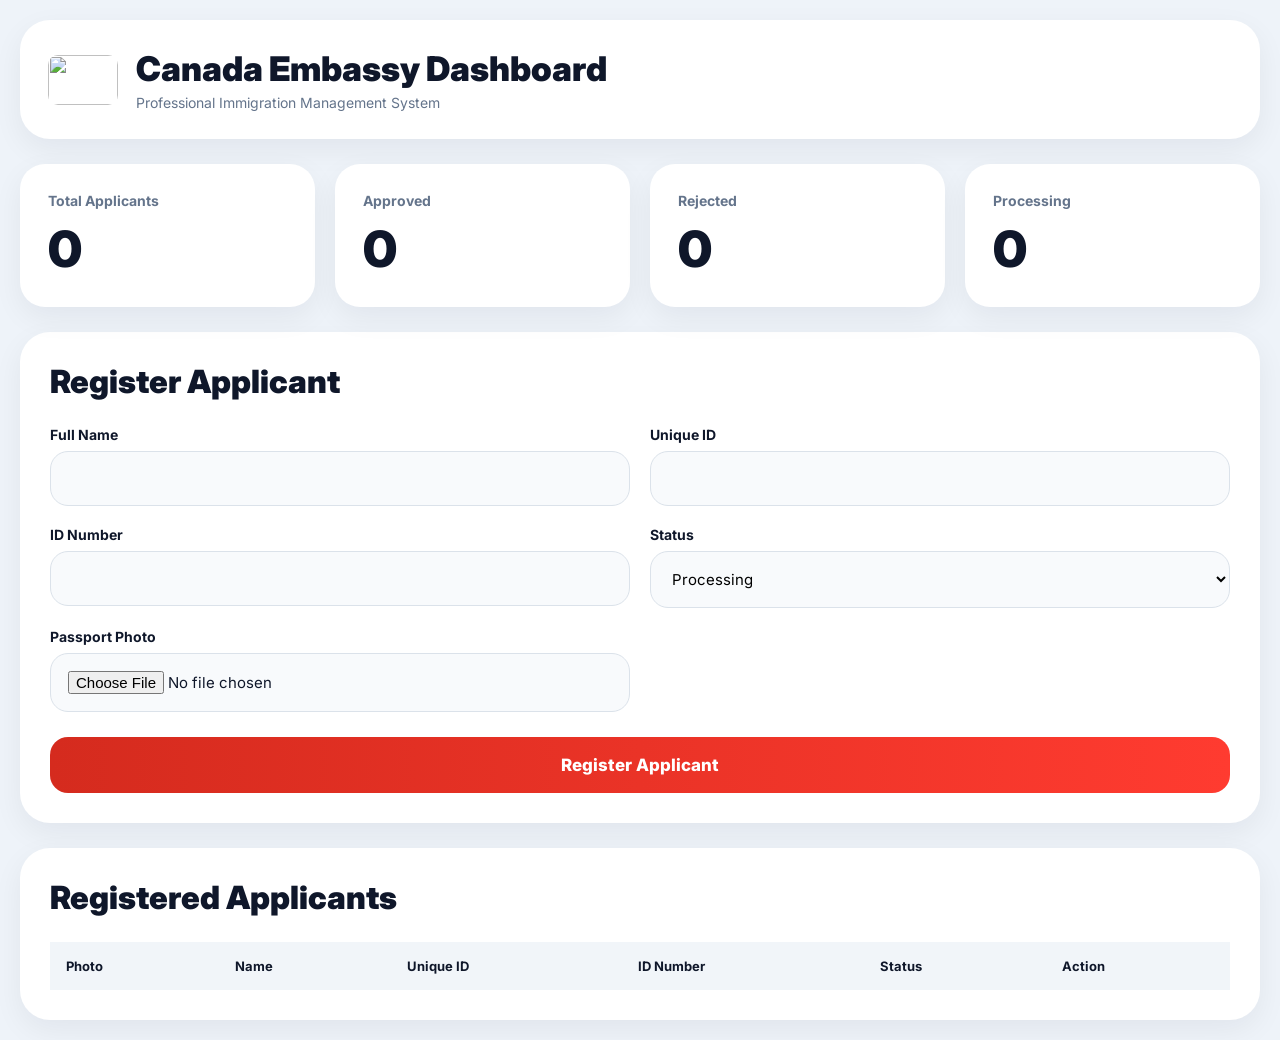
==== index.html @ 6ced3b70 "Rename dashboard and update styles and scripts" ====
<!DOCTYPE html>
<html lang="en">

<head>

<meta charset="UTF-8">
<meta name="viewport" content="width=device-width, initial-scale=1.0">

<title>Canada Embassy Dashboard</title>

<link rel="preconnect" href="https://fonts.googleapis.com">
<link rel="preconnect" href="https://fonts.gstatic.com" crossorigin>

<link href="https://fonts.googleapis.com/css2?family=Inter:wght@300;400;500;600;700;800;900&display=swap" rel="stylesheet">

<link rel="stylesheet" href="https://cdnjs.cloudflare.com/ajax/libs/font-awesome/6.5.1/css/all.min.css"/>

<style>

*{
margin:0;
padding:0;
box-sizing:border-box;
font-family:'Inter',sans-serif;
}

body{
background:#eef3f9;
padding:20px;
color:#0f172a;
}

.container{
max-width:1400px;
margin:auto;
}

.header{
background:white;
padding:28px;
border-radius:30px;
display:flex;
justify-content:space-between;
align-items:center;
margin-bottom:25px;
box-shadow:0 10px 30px rgba(15,23,42,0.06);
flex-wrap:wrap;
gap:20px;
}

.logo{
display:flex;
align-items:center;
gap:18px;
}

.logo img{
width:70px;
height:50px;
object-fit:cover;
border-radius:10px;
}

.logo h1{
font-size:34px;
font-weight:900;
}

.logo p{
font-size:14px;
color:#64748b;
margin-top:5px;
}

.stats{
display:grid;
grid-template-columns:repeat(auto-fit,minmax(220px,1fr));
gap:20px;
margin-bottom:25px;
}

.card{
background:white;
padding:28px;
border-radius:25px;
box-shadow:0 10px 30px rgba(15,23,42,0.06);
}

.card h3{
font-size:14px;
color:#64748b;
margin-bottom:10px;
}

.card h1{
font-size:50px;
font-weight:900;
}

.form-section{
background:white;
padding:30px;
border-radius:30px;
box-shadow:0 10px 30px rgba(15,23,42,0.06);
margin-bottom:25px;
}

.section-title{
font-size:32px;
font-weight:900;
margin-bottom:25px;
}

.form-grid{
display:grid;
grid-template-columns:1fr 1fr;
gap:20px;
}

.input-group{
display:flex;
flex-direction:column;
gap:8px;
}

.input-group label{
font-size:14px;
font-weight:700;
}

input,
select{
padding:17px;
border-radius:18px;
border:1px solid #dbe2ea;
background:#f8fafc;
font-size:15px;
outline:none;
}

.main-btn{
width:100%;
padding:18px;
border:none;
border-radius:18px;
background:linear-gradient(90deg,#d52b1e,#ff3b30);
color:white;
font-size:17px;
font-weight:800;
cursor:pointer;
margin-top:25px;
}

.table-section{
background:white;
padding:30px;
border-radius:30px;
box-shadow:0 10px 30px rgba(15,23,42,0.06);
overflow:auto;
}

table{
width:100%;
border-collapse:collapse;
margin-top:20px;
}

th{
background:#f1f5f9;
padding:16px;
font-size:13px;
text-align:left;
}

td{
padding:16px;
border-bottom:1px solid #e2e8f0;
}

.profile{
width:75px;
height:75px;
border-radius:18px;
object-fit:cover;
border:3px solid #d52b1e;
}

.status{
padding:10px 14px;
border-radius:12px;
font-size:13px;
font-weight:800;
display:inline-block;
}

.approved{
background:#dcfce7;
color:#16a34a;
}

.processing{
background:#ffedd5;
color:#ea580c;
}

.rejected{
background:#fee2e2;
color:#dc2626;
}

.action-btn{
padding:10px 15px;
border:none;
border-radius:14px;
color:white;
font-weight:700;
cursor:pointer;
margin-right:8px;
}

.delete{
background:#dc2626;
}

@media(max-width:900px){

.form-grid{
grid-template-columns:1fr;
}

.logo h1{
font-size:24px;
}

}

</style>

</head>

<body>

<div class="container">

<div class="header">

<div class="logo">

<img src="https://upload.wikimedia.org/wikipedia/commons/d/d9/Flag_of_Canada_%28Pantone%29.svg">

<div>

<h1>Canada Embassy Dashboard</h1>

<p>Professional Immigration Management System</p>

</div>

</div>

</div>

<div class="stats">

<div class="card">

<h3>Total Applicants</h3>

<h1 id="total">0</h1>

</div>

<div class="card">

<h3>Approved</h3>

<h1 id="approvedCount">0</h1>

</div>

<div class="card">

<h3>Rejected</h3>

<h1 id="rejectedCount">0</h1>

</div>

<div class="card">

<h3>Processing</h3>

<h1 id="processingCount">0</h1>

</div>

</div>

<div class="form-section">

<h2 class="section-title">

Register Applicant

</h2>

<div class="form-grid">

<div class="input-group">

<label>Full Name</label>

<input type="text" id="fullname">

</div>

<div class="input-group">

<label>Unique ID</label>

<input type="text" id="uniqueid">

</div>

<div class="input-group">

<label>ID Number</label>

<input type="text" id="idnumber">

</div>

<div class="input-group">

<label>Status</label>

<select id="passport">

<option>Processing</option>
<option>Approved</option>
<option>Rejected</option>

</select>

</div>

<div class="input-group">

<label>Passport Photo</label>

<input type="file" id="photo" accept="image/*">

</div>

</div>

<button class="main-btn" onclick="addApplicant()">

Register Applicant

</button>

</div>

<div class="table-section">

<h2 class="section-title">

Registered Applicants

</h2>

<table>

<thead>

<tr>

<th>Photo</th>
<th>Name</th>
<th>Unique ID</th>
<th>ID Number</th>
<th>Status</th>
<th>Action</th>

</tr>

</thead>

<tbody id="tableBody">

</tbody>

</table>

</div>

</div>

<script type="module">

import { initializeApp } from "https://www.gstatic.com/firebasejs/12.13.0/firebase-app.js";

import {
getFirestore,
collection,
addDoc,
getDocs,
deleteDoc,
doc
}
from "https://www.gstatic.com/firebasejs/12.13.0/firebase-firestore.js";

const firebaseConfig = {

apiKey: "AIzaSyDMOQzKuw8IVrq0kh35tNC-P6PuiHlIA-g",

authDomain: "canada-visa-system-f9c45.firebaseapp.com",

projectId: "canada-visa-system-f9c45",

storageBucket: "canada-visa-system-f9c45.firebasestorage.app",

messagingSenderId: "772100856692",

appId: "1:772100856692:web:8e73ad0fe503b24342ea21",

measurementId: "G-046K5CHHJV"

};

const app = initializeApp(firebaseConfig);

const db = getFirestore(app);

window.addApplicant = async function(){

const fullname =
document.getElementById("fullname").value;

const uniqueid =
document.getElementById("uniqueid").value;

const idnumber =
document.getElementById("idnumber").value;

const passport =
document.getElementById("passport").value;

const photoInput =
document.getElementById("photo");

const file =
photoInput.files[0];

if(
fullname==="" ||
uniqueid==="" ||
idnumber===""
){

alert("Fill all fields");

return;

}

let photoUrl="";

if(file){

const reader = new FileReader();

reader.readAsDataURL(file);

photoUrl =
await new Promise((resolve)=>{
reader.onload=()=>resolve(reader.result);
});

}

await addDoc(
collection(db,"users"),
{
fullname,
uniqueid,
idnumber,
passport,
photo:photoUrl
}
);

alert("Applicant Registered");

location.reload();

}

async function loadApplicants(){

const querySnapshot =
await getDocs(
collection(db,"users")
);

const table =
document.getElementById("tableBody");

table.innerHTML="";

let approved=0;
let rejected=0;
let processing=0;

querySnapshot.forEach((userDoc)=>{

const applicant =
userDoc.data();

let statusClass="processing";

if(applicant.passport==="Approved"){

approved++;
statusClass="approved";

}
else if(applicant.passport==="Rejected"){

rejected++;
statusClass="rejected";

}
else{

processing++;

}

table.innerHTML += `

<tr>

<td>

<img
src="${applicant.photo}"
class="profile"
onerror="this.src='https://cdn-icons-png.flaticon.com/512/149/149071.png'">

</td>

<td>${applicant.fullname}</td>

<td>${applicant.uniqueid}</td>

<td>${applicant.idnumber}</td>

<td>

<div class="status ${statusClass}">
${applicant.passport}
</div>

</td>

<td>

<button
class="action-btn delete"
onclick="deleteApplicant('${userDoc.id}')">

Delete

</button>

</td>

</tr>

`;

});

document.getElementById("total").innerText =
querySnapshot.size;

document.getElementById("approvedCount").innerText =
approved;

document.getElementById("rejectedCount").innerText =
rejected;

document.getElementById("processingCount").innerText =
processing;

}

window.deleteApplicant =
async function(id){

await deleteDoc(
doc(db,"users",id)
);

location.reload();

}

loadApplicants();

</script>

</body>
  </html>
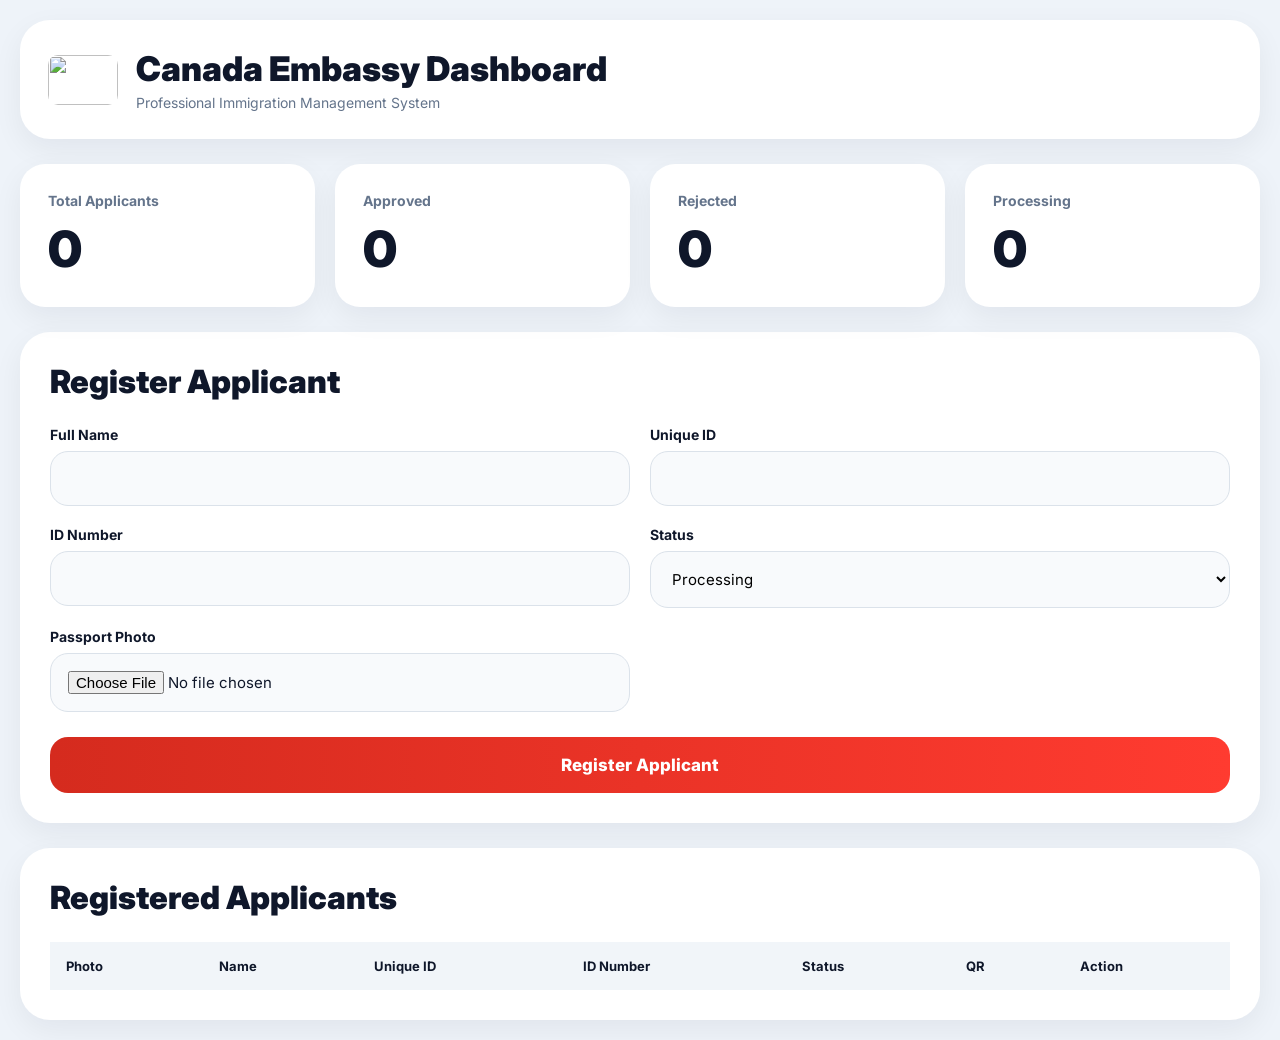
==== commit 893af0c6: "Update styles and add QR code functionality" ====
--- a/index.html
+++ b/index.html
@@ -14,6 +14,8 @@
 <link href="https://fonts.googleapis.com/css2?family=Inter:wght@300;400;500;600;700;800;900&display=swap" rel="stylesheet">
 
 <link rel="stylesheet" href="https://cdnjs.cloudflare.com/ajax/libs/font-awesome/6.5.1/css/all.min.css"/>
+
+<script src="https://cdn.jsdelivr.net/npm/qrcode/build/qrcode.min.js"></script>
 
 <style>
 
@@ -31,7 +33,7 @@
 }
 
 .container{
-max-width:1400px;
+max-width:1450px;
 margin:auto;
 }
 
@@ -175,6 +177,7 @@
 td{
 padding:16px;
 border-bottom:1px solid #e2e8f0;
+vertical-align:middle;
 }
 
 .profile{
@@ -216,10 +219,20 @@
 font-weight:700;
 cursor:pointer;
 margin-right:8px;
+margin-bottom:6px;
+}
+
+.edit{
+background:#2563eb;
 }
 
 .delete{
 background:#dc2626;
+}
+
+.qr-box canvas{
+width:70px !important;
+height:70px !important;
 }
 
 @media(max-width:900px){
@@ -381,6 +394,7 @@
 <th>Unique ID</th>
 <th>ID Number</th>
 <th>Status</th>
+<th>QR</th>
 <th>Action</th>
 
 </tr>
@@ -407,7 +421,8 @@
 addDoc,
 getDocs,
 deleteDoc,
-doc
+doc,
+updateDoc
 }
 from "https://www.gstatic.com/firebasejs/12.13.0/firebase-firestore.js";
 
@@ -565,7 +580,21 @@
 
 </td>
 
+<td class="qr-box">
+
+<canvas id="qr-${userDoc.id}"></canvas>
+
+</td>
+
 <td>
+
+<button
+class="action-btn edit"
+onclick="editApplicant('${userDoc.id}','${applicant.passport}')">
+
+Edit
+
+</button>
 
 <button
 class="action-btn delete"
@@ -581,6 +610,15 @@
 
 `;
 
+setTimeout(()=>{
+
+QRCode.toCanvas(
+document.getElementById(`qr-${userDoc.id}`),
+applicant.uniqueid
+);
+
+},100);
+
 });
 
 document.getElementById("total").innerText =
@@ -594,6 +632,30 @@
 
 document.getElementById("processingCount").innerText =
 processing;
+
+}
+
+window.editApplicant =
+async function(id,currentStatus){
+
+let newStatus =
+prompt(
+"Enter new status:\nApproved\nRejected\nProcessing",
+currentStatus
+);
+
+if(!newStatus) return;
+
+await updateDoc(
+doc(db,"users",id),
+{
+passport:newStatus
+}
+);
+
+alert("Applicant Updated");
+
+location.reload();
 
 }
 
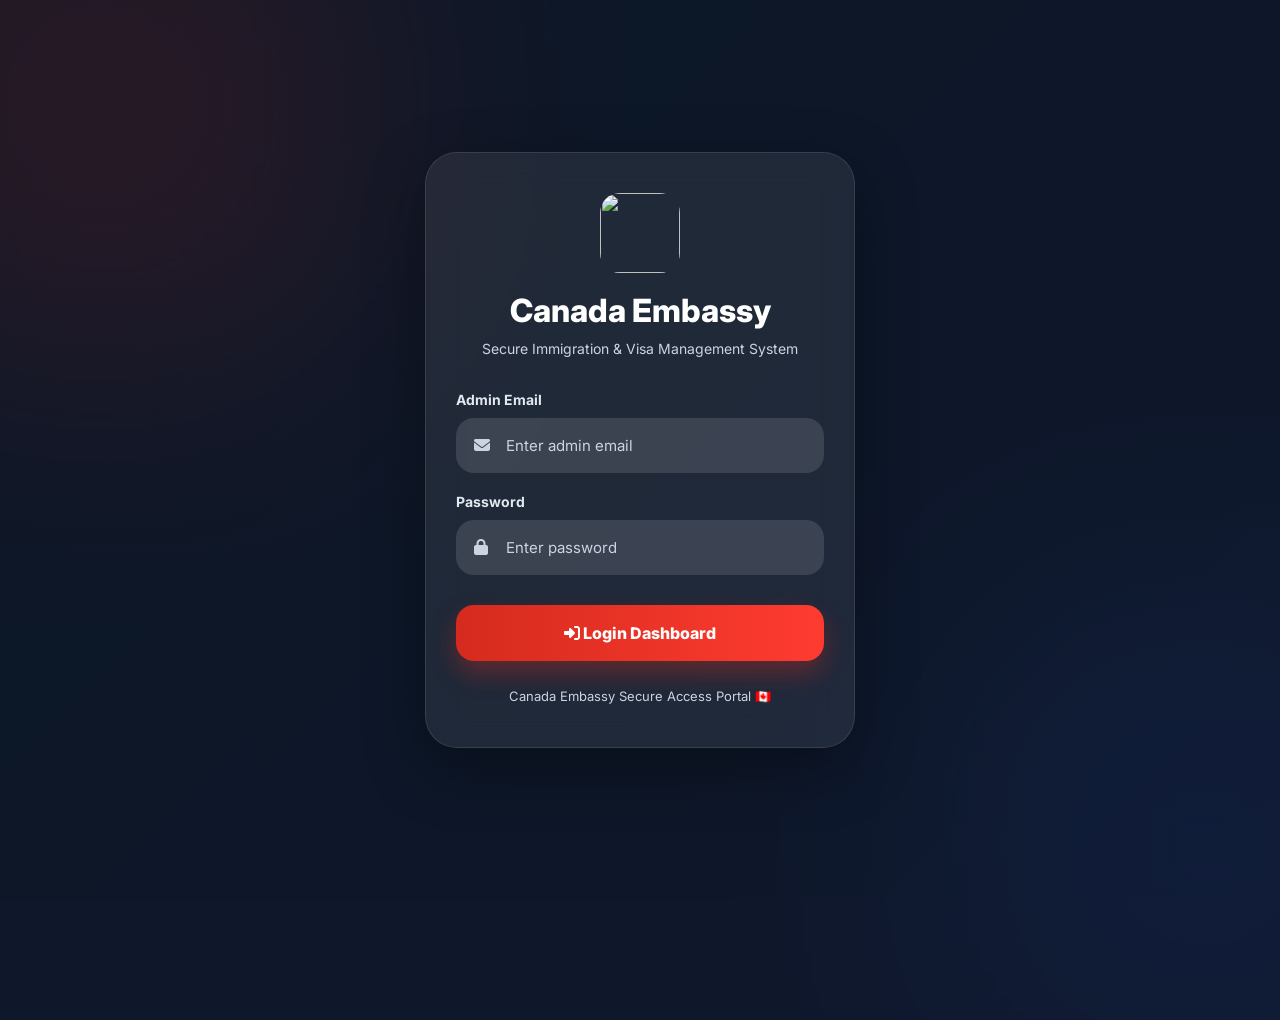
==== commit 228c0adb: "Update index.html" ====
--- a/index.html
+++ b/index.html
@@ -1,409 +1,277 @@
 <!DOCTYPE html>
 <html lang="en">
-
 <head>
-
 <meta charset="UTF-8">
 <meta name="viewport" content="width=device-width, initial-scale=1.0">
-
-<title>Canada Embassy Dashboard</title>
-
-<link rel="preconnect" href="https://fonts.googleapis.com">
-<link rel="preconnect" href="https://fonts.gstatic.com" crossorigin>
-
-<link href="https://fonts.googleapis.com/css2?family=Inter:wght@300;400;500;600;700;800;900&display=swap" rel="stylesheet">
-
-<link rel="stylesheet" href="https://cdnjs.cloudflare.com/ajax/libs/font-awesome/6.5.1/css/all.min.css"/>
-
-<script src="https://cdn.jsdelivr.net/npm/qrcode/build/qrcode.min.js"></script>
+<title>Canada Visa Dashboard</title>
 
 <style>
 
-*{
+body{
+font-family:Arial,sans-serif;
+background:#f4f6f9;
 margin:0;
-padding:0;
-box-sizing:border-box;
-font-family:'Inter',sans-serif;
-}
-
-body{
-background:#eef3f9;
 padding:20px;
-color:#0f172a;
 }
 
 .container{
-max-width:1450px;
+max-width:1100px;
 margin:auto;
 }
 
 .header{
-background:white;
-padding:28px;
-border-radius:30px;
 display:flex;
 justify-content:space-between;
 align-items:center;
-margin-bottom:25px;
-box-shadow:0 10px 30px rgba(15,23,42,0.06);
+margin-bottom:20px;
 flex-wrap:wrap;
-gap:20px;
-}
-
-.logo{
-display:flex;
-align-items:center;
-gap:18px;
-}
-
-.logo img{
-width:70px;
-height:50px;
-object-fit:cover;
-border-radius:10px;
-}
-
-.logo h1{
-font-size:34px;
-font-weight:900;
-}
-
-.logo p{
-font-size:14px;
-color:#64748b;
-margin-top:5px;
-}
-
-.stats{
+gap:10px;
+}
+
+.title{
+color:#1f3c88;
+}
+
+.btn{
+padding:10px 18px;
+border:none;
+border-radius:8px;
+cursor:pointer;
+font-weight:bold;
+}
+
+.green{
+background:#1db954;
+color:white;
+}
+
+.gray{
+background:#ddd;
+}
+
+.blue{
+background:#2d6cdf;
+color:white;
+width:100%;
+margin-top:15px;
+}
+
+.delete{
+background:#e63946;
+color:white;
+}
+
+.edit{
+background:#ff9800;
+color:white;
+margin-right:5px;
+}
+
+.cards{
 display:grid;
-grid-template-columns:repeat(auto-fit,minmax(220px,1fr));
-gap:20px;
-margin-bottom:25px;
+grid-template-columns:repeat(auto-fit,minmax(250px,1fr));
+gap:15px;
+margin-bottom:20px;
 }
 
 .card{
 background:white;
-padding:28px;
-border-radius:25px;
-box-shadow:0 10px 30px rgba(15,23,42,0.06);
-}
-
-.card h3{
-font-size:14px;
-color:#64748b;
-margin-bottom:10px;
-}
-
-.card h1{
-font-size:50px;
-font-weight:900;
-}
-
-.form-section{
+padding:20px;
+border-radius:12px;
+box-shadow:0 2px 10px rgba(0,0,0,0.08);
+}
+
+.form-box{
 background:white;
-padding:30px;
-border-radius:30px;
-box-shadow:0 10px 30px rgba(15,23,42,0.06);
-margin-bottom:25px;
-}
-
-.section-title{
-font-size:32px;
-font-weight:900;
-margin-bottom:25px;
+padding:20px;
+border-radius:12px;
+box-shadow:0 2px 10px rgba(0,0,0,0.08);
+margin-bottom:20px;
 }
 
 .form-grid{
 display:grid;
 grid-template-columns:1fr 1fr;
-gap:20px;
-}
-
-.input-group{
-display:flex;
-flex-direction:column;
-gap:8px;
-}
-
-.input-group label{
-font-size:14px;
-font-weight:700;
-}
-
-input,
-select{
-padding:17px;
-border-radius:18px;
-border:1px solid #dbe2ea;
-background:#f8fafc;
-font-size:15px;
-outline:none;
-}
-
-.main-btn{
+gap:15px;
+}
+
+input{
+padding:12px;
+border:1px solid #ccc;
+border-radius:8px;
 width:100%;
-padding:18px;
-border:none;
-border-radius:18px;
-background:linear-gradient(90deg,#d52b1e,#ff3b30);
-color:white;
-font-size:17px;
-font-weight:800;
-cursor:pointer;
-margin-top:25px;
-}
-
-.table-section{
-background:white;
-padding:30px;
-border-radius:30px;
-box-shadow:0 10px 30px rgba(15,23,42,0.06);
-overflow:auto;
+box-sizing:border-box;
 }
 
 table{
 width:100%;
 border-collapse:collapse;
-margin-top:20px;
-}
-
-th{
-background:#f1f5f9;
-padding:16px;
+}
+
+th,td{
+padding:12px;
+border-bottom:1px solid #ddd;
+text-align:left;
+font-size:14px;
+}
+
+.status{
+padding:6px 10px;
+border-radius:6px;
+color:white;
 font-size:13px;
-text-align:left;
-}
-
-td{
-padding:16px;
-border-bottom:1px solid #e2e8f0;
-vertical-align:middle;
-}
-
-.profile{
-width:75px;
-height:75px;
-border-radius:18px;
-object-fit:cover;
-border:3px solid #d52b1e;
-}
-
-.status{
-padding:10px 14px;
-border-radius:12px;
-font-size:13px;
-font-weight:800;
-display:inline-block;
+}
+
+.processing{
+background:orange;
 }
 
 .approved{
-background:#dcfce7;
-color:#16a34a;
-}
-
-.processing{
-background:#ffedd5;
-color:#ea580c;
+background:green;
 }
 
 .rejected{
-background:#fee2e2;
-color:#dc2626;
-}
-
-.action-btn{
-padding:10px 15px;
-border:none;
-border-radius:14px;
-color:white;
-font-weight:700;
-cursor:pointer;
-margin-right:8px;
-margin-bottom:6px;
-}
-
-.edit{
-background:#2563eb;
-}
-
-.delete{
-background:#dc2626;
-}
-
-.qr-box canvas{
-width:70px !important;
-height:70px !important;
-}
-
-@media(max-width:900px){
+background:red;
+}
+
+@media(max-width:700px){
 
 .form-grid{
 grid-template-columns:1fr;
 }
 
-.logo h1{
-font-size:24px;
+table{
+font-size:12px;
+}
+
+.btn{
+padding:8px 12px;
+font-size:12px;
 }
 
 }
 
 </style>
-
 </head>
 
 <body>
 
+<script>
+
+if(localStorage.getItem("adminLoggedIn") !== "true"){
+
+window.location.href = "login.html";
+
+}
+
+</script>
+
 <div class="container">
 
 <div class="header">
 
-<div class="logo">
-
-<img src="https://upload.wikimedia.org/wikipedia/commons/d/d9/Flag_of_Canada_%28Pantone%29.svg">
-
 <div>
-
-<h1>Canada Embassy Dashboard</h1>
-
-<p>Professional Immigration Management System</p>
-
-</div>
-
-</div>
-
-</div>
-
-<div class="stats">
+<h1 class="title">Canada Visa Admin Dashboard</h1>
+<p>Manage applicants and passport status</p>
+</div>
+
+<div>
+<button class="btn green">
+New Applicant
+</button>
+
+<button class="btn gray" onclick="logout()">
+Logout
+</button>
+</div>
+
+</div>
+
+<div class="cards">
 
 <div class="card">
-
-<h3>Total Applicants</h3>
-
+<h4>Total Applicants</h4>
 <h1 id="total">0</h1>
-
 </div>
 
 <div class="card">
-
-<h3>Approved</h3>
-
-<h1 id="approvedCount">0</h1>
-
+<h4>System Status</h4>
+<h1>Online</h1>
 </div>
 
 <div class="card">
-
-<h3>Rejected</h3>
-
-<h1 id="rejectedCount">0</h1>
-
-</div>
-
-<div class="card">
-
-<h3>Processing</h3>
-
-<h1 id="processingCount">0</h1>
-
-</div>
-
-</div>
-
-<div class="form-section">
-
-<h2 class="section-title">
-
-Register Applicant
-
-</h2>
+<h4>Last Updated</h4>
+<h1>2026</h1>
+</div>
+
+</div>
+
+<div class="form-box">
+
+<h2>Register Applicant</h2>
 
 <div class="form-grid">
 
-<div class="input-group">
-
-<label>Full Name</label>
-
-<input type="text" id="fullname">
-
-</div>
-
-<div class="input-group">
-
-<label>Unique ID</label>
-
-<input type="text" id="uniqueid">
-
-</div>
-
-<div class="input-group">
-
-<label>ID Number</label>
-
-<input type="text" id="idnumber">
-
-</div>
-
-<div class="input-group">
-
-<label>Status</label>
-
-<select id="passport">
-
-<option>Processing</option>
-<option>Approved</option>
-<option>Rejected</option>
-
-</select>
-
-</div>
-
-<div class="input-group">
-
-<label>Passport Photo</label>
-
-<input type="file" id="photo" accept="image/*">
-
-</div>
-
-</div>
-
-<button class="main-btn" onclick="addApplicant()">
-
-Register Applicant
-
+<input
+type="text"
+id="fullname"
+placeholder="Full Name">
+
+<input
+type="text"
+id="uniqueid"
+placeholder="Unique ID">
+
+<input
+type="text"
+id="idnumber"
+placeholder="ID Number">
+
+<input
+type="text"
+id="passport"
+placeholder="Passport Status">
+
+</div>
+
+<button class="btn blue" onclick="addUser()">
+Register User
 </button>
 
 </div>
 
-<div class="table-section">
-
-<h2 class="section-title">
-
-Registered Applicants
-
-</h2>
+<div class="form-box">
+
+<h2>Registered Users</h2>
+
+<input
+type="text"
+id="search"
+placeholder="Search Applicant"
+onkeyup="searchUser()"
+style="
+width:100%;
+padding:12px;
+margin-bottom:15px;
+border:1px solid #ccc;
+border-radius:8px;
+">
 
 <table>
 
 <thead>
 
 <tr>
-
-<th>Photo</th>
 <th>Name</th>
 <th>Unique ID</th>
 <th>ID Number</th>
 <th>Status</th>
-<th>QR</th>
 <th>Action</th>
-
 </tr>
 
 </thead>
 
-<tbody id="tableBody">
-
-</tbody>
+<tbody id="userdata"></tbody>
 
 </table>
 
@@ -421,10 +289,8 @@
 addDoc,
 getDocs,
 deleteDoc,
-doc,
-updateDoc
-}
-from "https://www.gstatic.com/firebasejs/12.13.0/firebase-firestore.js";
+doc
+} from "https://www.gstatic.com/firebasejs/12.13.0/firebase-firestore.js";
 
 const firebaseConfig = {
 
@@ -448,7 +314,17 @@
 
 const db = getFirestore(app);
 
-window.addApplicant = async function(){
+window.logout = function(){
+
+localStorage.removeItem(
+"adminLoggedIn"
+);
+
+window.location.href = "login.html";
+
+}
+
+window.addUser = async function(){
 
 const fullname =
 document.getElementById("fullname").value;
@@ -462,215 +338,156 @@
 const passport =
 document.getElementById("passport").value;
 
-const photoInput =
-document.getElementById("photo");
-
-const file =
-photoInput.files[0];
-
 if(
-fullname==="" ||
-uniqueid==="" ||
-idnumber===""
+fullname === "" ||
+uniqueid === "" ||
+idnumber === "" ||
+passport === ""
 ){
 
-alert("Fill all fields");
-
+alert("Please fill all fields");
 return;
 
 }
 
-let photoUrl="";
-
-if(file){
-
-const reader = new FileReader();
-
-reader.readAsDataURL(file);
-
-photoUrl =
-await new Promise((resolve)=>{
-reader.onload=()=>resolve(reader.result);
-});
-
-}
-
-await addDoc(
-collection(db,"users"),
-{
+await addDoc(collection(db,"users"),{
+
 fullname,
 uniqueid,
 idnumber,
-passport,
-photo:photoUrl
-}
-);
-
-alert("Applicant Registered");
+passport
+
+});
+
+alert("User Registered Successfully");
 
 location.reload();
 
 }
 
-async function loadApplicants(){
+async function loadUsers(){
 
 const querySnapshot =
-await getDocs(
-collection(db,"users")
-);
+await getDocs(collection(db,"users"));
 
 const table =
-document.getElementById("tableBody");
-
-table.innerHTML="";
-
-let approved=0;
-let rejected=0;
-let processing=0;
+document.getElementById("userdata");
+
+table.innerHTML = "";
+
+let count = 0;
 
 querySnapshot.forEach((userDoc)=>{
 
-const applicant =
-userDoc.data();
-
-let statusClass="processing";
-
-if(applicant.passport==="Approved"){
-
-approved++;
-statusClass="approved";
-
-}
-else if(applicant.passport==="Rejected"){
-
-rejected++;
-statusClass="rejected";
-
-}
-else{
-
-processing++;
-
-}
+count++;
+
+const data = userDoc.data();
 
 table.innerHTML += `
 
 <tr>
 
+<td>${data.fullname}</td>
+
+<td>${data.uniqueid}</td>
+
+<td>${data.idnumber}</td>
+
 <td>
-
-<img
-src="${applicant.photo}"
-class="profile"
-onerror="this.src='https://cdn-icons-png.flaticon.com/512/149/149071.png'">
-
+<span class="status processing">
+${data.passport}
+</span>
 </td>
 
-<td>${applicant.fullname}</td>
-
-<td>${applicant.uniqueid}</td>
-
-<td>${applicant.idnumber}</td>
-
 <td>
 
-<div class="status ${statusClass}">
-${applicant.passport}
-</div>
+<button
+class="btn edit"
+onclick="editUser(
+'${data.fullname}',
+'${data.uniqueid}',
+'${data.idnumber}',
+'${data.passport}'
+)">
+Edit
+</button>
+
+<button
+class="btn delete"
+onclick="deleteUser('${userDoc.id}')">
+Delete
+</button>
 
 </td>
 
-<td class="qr-box">
-
-<canvas id="qr-${userDoc.id}"></canvas>
-
-</td>
-
-<td>
-
-<button
-class="action-btn edit"
-onclick="editApplicant('${userDoc.id}','${applicant.passport}')">
-
-Edit
-
-</button>
-
-<button
-class="action-btn delete"
-onclick="deleteApplicant('${userDoc.id}')">
-
-Delete
-
-</button>
-
-</td>
-
 </tr>
 
 `;
 
-setTimeout(()=>{
-
-QRCode.toCanvas(
-document.getElementById(`qr-${userDoc.id}`),
-applicant.uniqueid
-);
-
-},100);
-
 });
 
-document.getElementById("total").innerText =
-querySnapshot.size;
-
-document.getElementById("approvedCount").innerText =
-approved;
-
-document.getElementById("rejectedCount").innerText =
-rejected;
-
-document.getElementById("processingCount").innerText =
-processing;
-
-}
-
-window.editApplicant =
-async function(id,currentStatus){
-
-let newStatus =
-prompt(
-"Enter new status:\nApproved\nRejected\nProcessing",
-currentStatus
-);
-
-if(!newStatus) return;
-
-await updateDoc(
-doc(db,"users",id),
-{
-passport:newStatus
-}
-);
-
-alert("Applicant Updated");
+document.getElementById("total").innerText = count;
+
+}
+
+window.editUser = function(
+fullname,
+uniqueid,
+idnumber,
+passport
+){
+
+document.getElementById("fullname").value =
+fullname;
+
+document.getElementById("uniqueid").value =
+uniqueid;
+
+document.getElementById("idnumber").value =
+idnumber;
+
+document.getElementById("passport").value =
+passport;
+
+}
+
+window.deleteUser = async function(id){
+
+await deleteDoc(doc(db,"users",id));
 
 location.reload();
 
 }
 
-window.deleteApplicant =
-async function(id){
-
-await deleteDoc(
-doc(db,"users",id)
-);
-
-location.reload();
-
-}
-
-loadApplicants();
+window.searchUser = function(){
+
+const input =
+document.getElementById("search")
+.value.toLowerCase();
+
+const rows =
+document.querySelectorAll("#userdata tr");
+
+rows.forEach((row)=>{
+
+const text =
+row.innerText.toLowerCase();
+
+if(text.includes(input)){
+
+row.style.display = "";
+
+}else{
+
+row.style.display = "none";
+
+}
+
+});
+
+}
+
+loadUsers();
 
 </script>
 
